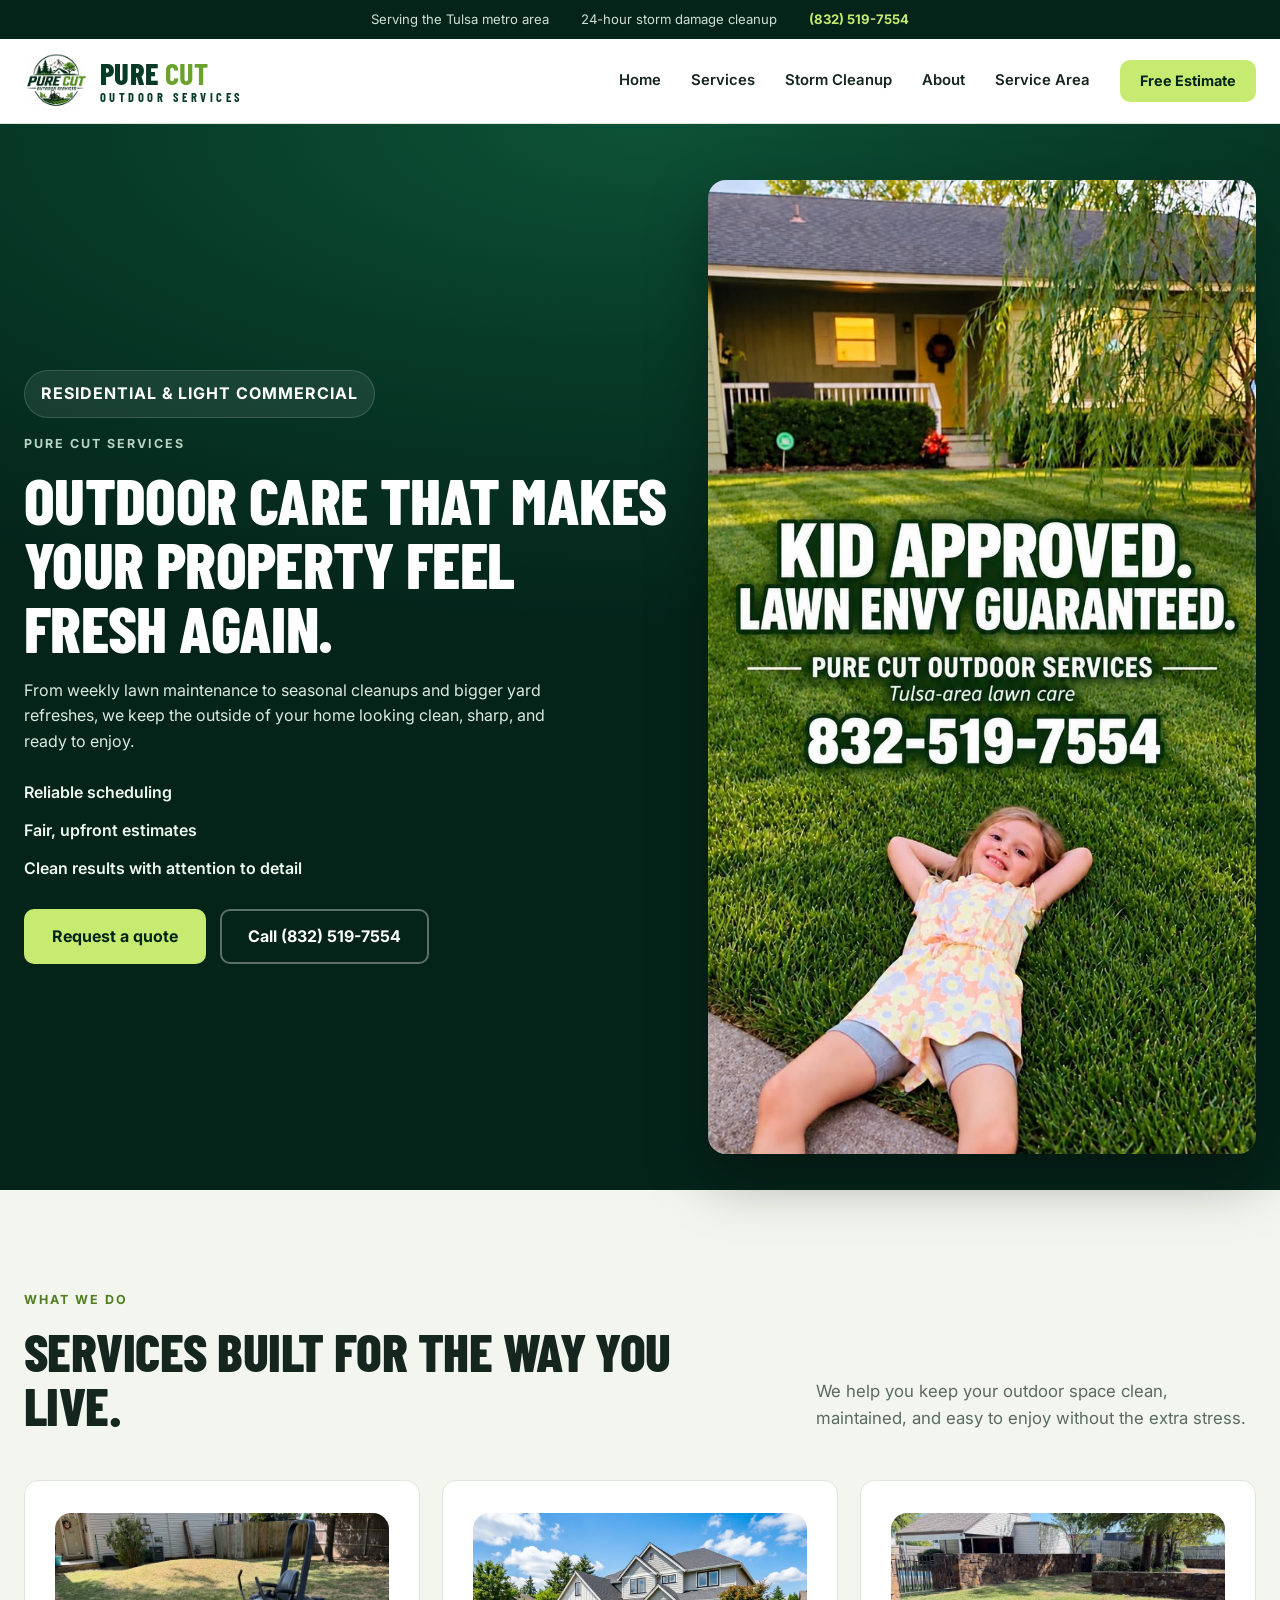
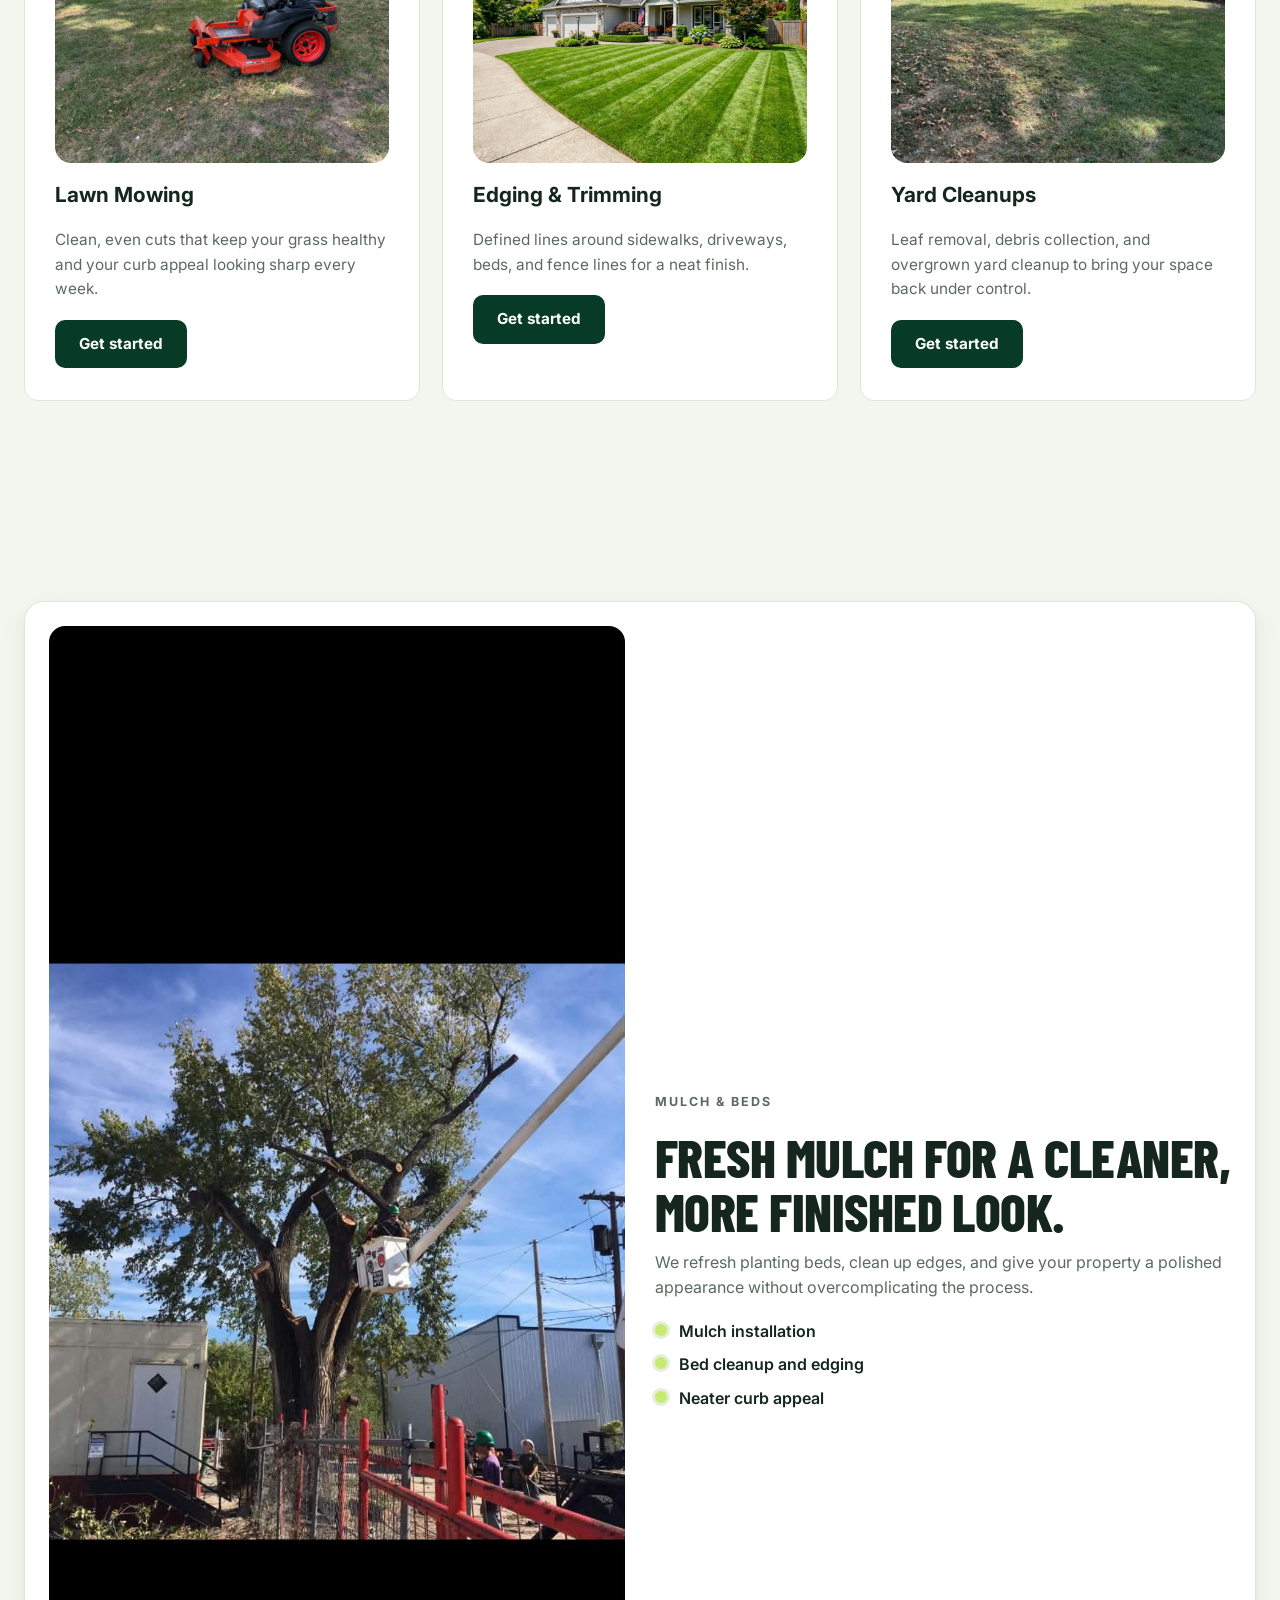
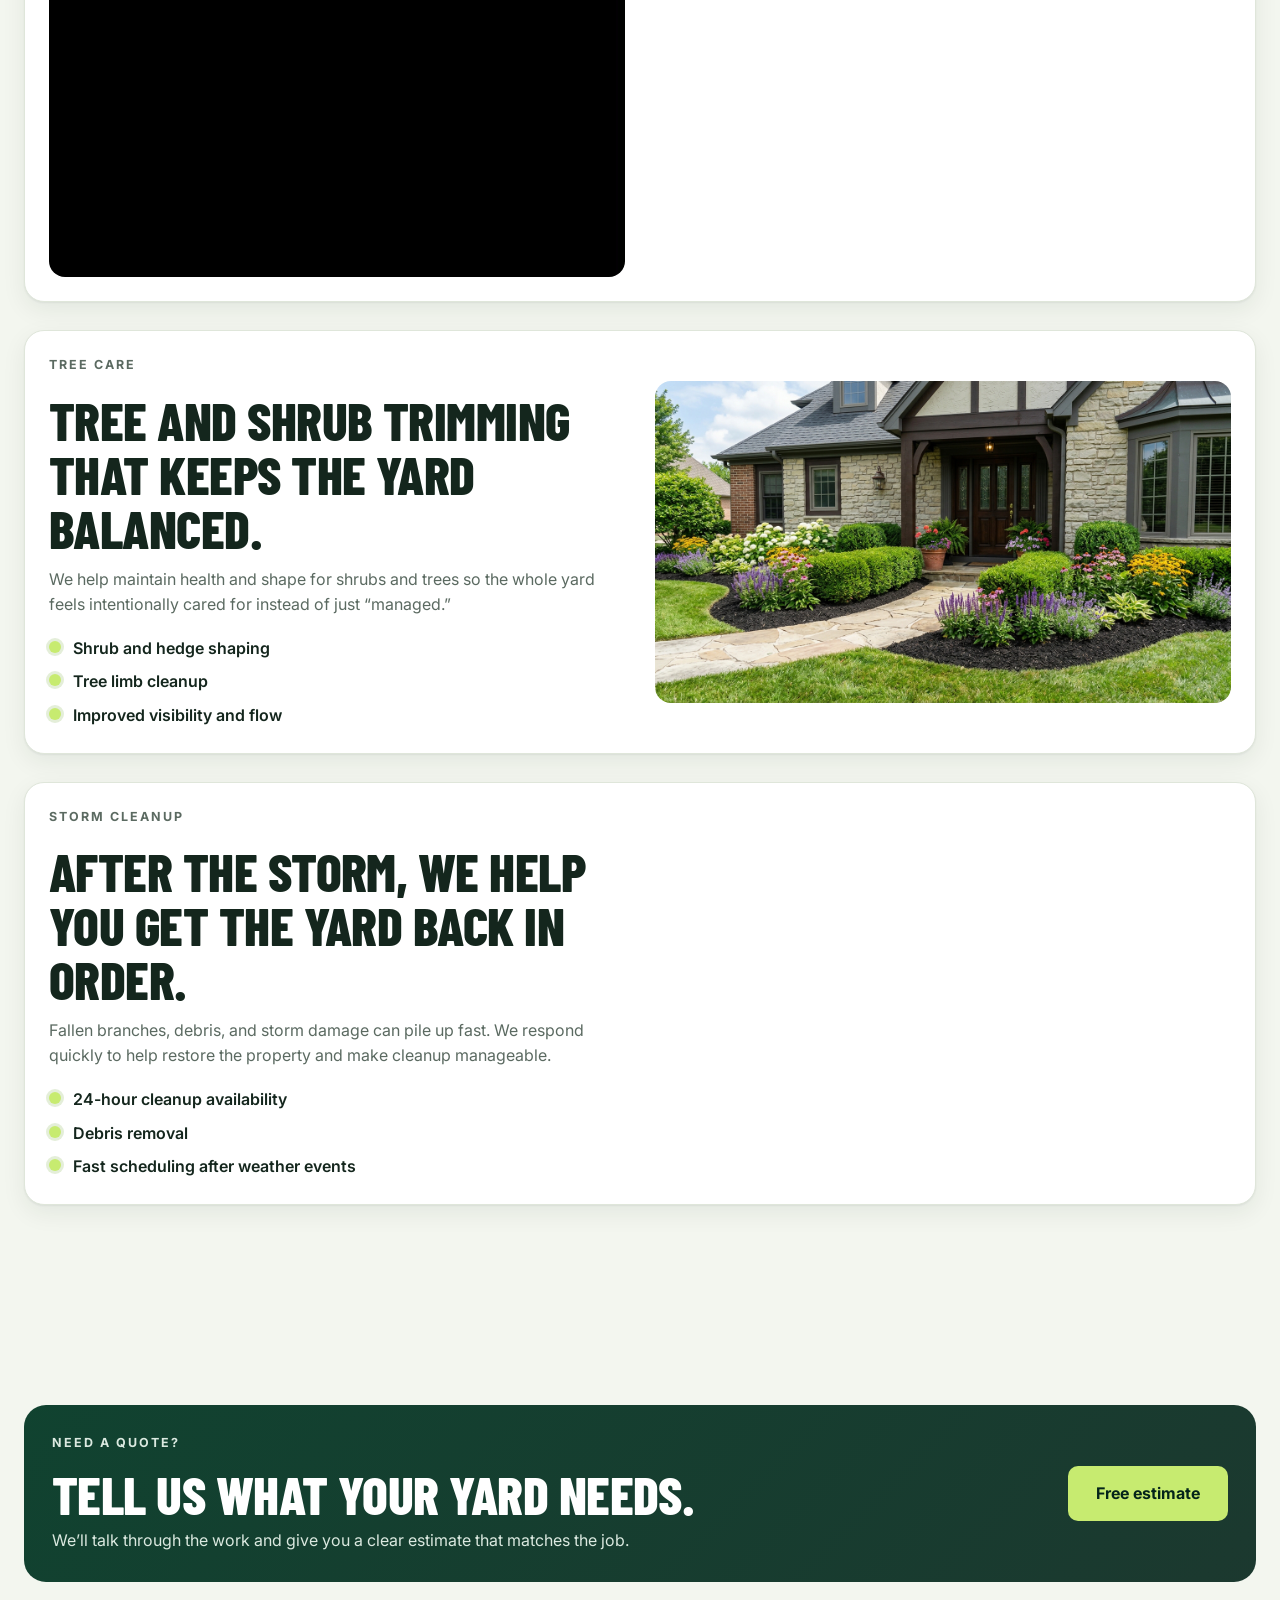
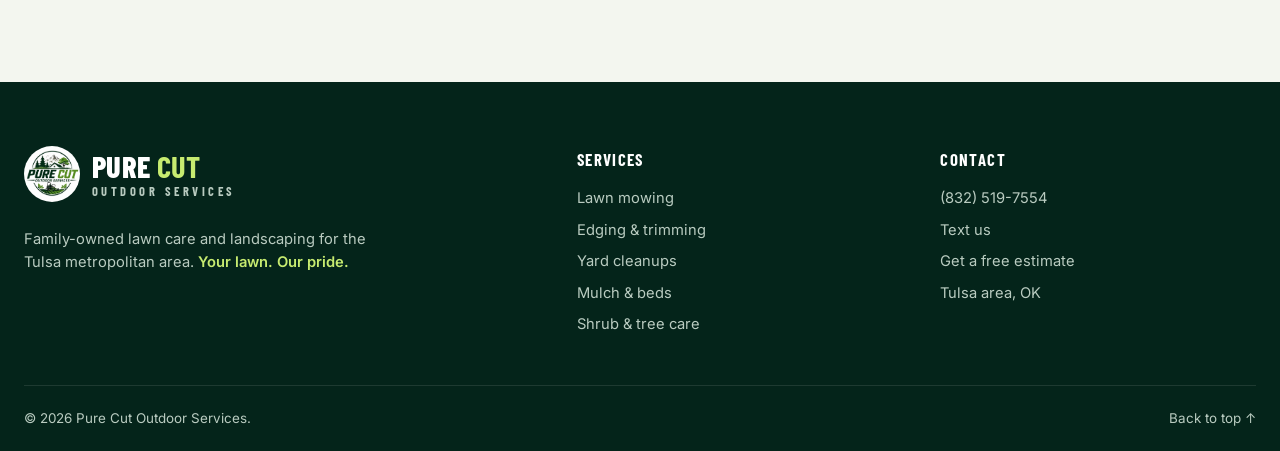
==== services.html @ 8c9cf7bc "f" ====
<!DOCTYPE html>
<html lang="en">
<head>
  <meta charset="UTF-8">
  <meta name="viewport" content="width=device-width, initial-scale=1">
  <meta name="theme-color" content="#073b28">
  <title>Services | Pure Cut Outdoor Services</title>
  <meta name="description" content="Pure Cut Outdoor Services offers mowing, edging, yard cleanups, mulch, shrub trimming, and storm cleanup for homes in the Tulsa metro area.">
  <link rel="icon" href="assets/pure-cut-logo.jpg" type="image/jpeg">
  <link rel="preconnect" href="https://fonts.googleapis.com">
  <link rel="preconnect" href="https://fonts.gstatic.com" crossorigin>
  <link href="https://fonts.googleapis.com/css2?family=Barlow+Condensed:wght@600;700;800&family=Inter:wght@400;500;600;700&display=swap" rel="stylesheet">
  <link rel="stylesheet" href="styles.css?v=20261010-services">
  <script src="script.js?v=20261010-services" defer></script>
</head>
<body>
  <div class="topbar">
    <div class="container topbar-inner">
      <span class="topbar-item">Serving the Tulsa metro area</span>
      <span class="topbar-item hide-sm">24-hour storm damage cleanup</span>
      <a class="topbar-item topbar-phone" href="tel:+18325197554">(832) 519-7554</a>
    </div>
  </div>

  <header class="header">
    <div class="container header-inner">
      <a class="brand" href="index.html" aria-label="Pure Cut Outdoor Services home">
        <img class="brand-logo" src="assets/pure-cut-logo.jpg" alt="Pure Cut Outdoor Services logo" width="64" height="64">
        <span class="brand-text">
          <span class="brand-name">PURE <b>CUT</b></span>
          <span class="brand-sub">OUTDOOR SERVICES</span>
        </span>
      </a>

      <button class="menu-toggle" type="button" aria-controls="navigation" aria-expanded="false" aria-label="Open menu">
        <span></span><span></span><span></span>
      </button>

      <nav id="navigation" aria-label="Main navigation">
        <a href="index.html">Home</a>
        <a href="services.html" aria-current="page">Services</a>
        <a href="index.html#storm">Storm Cleanup</a>
        <a href="index.html#about">About</a>
        <a href="index.html#service-area">Service Area</a>
        <a href="index.html#contact" class="btn btn-primary btn-sm">Free Estimate</a>
      </nav>
    </div>
  </header>

  <main class="services-page-main" id="main">
    <section class="page-hero">
      <div class="container page-hero-grid">
        <div class="page-hero-copy">
          <span class="page-hero-badge">Residential &amp; light commercial</span>
          <p class="eyebrow eyebrow-light">Pure Cut services</p>
          <h1>Outdoor care that makes your property feel fresh again.</h1>
          <p>From weekly lawn maintenance to seasonal cleanups and bigger yard refreshes, we keep the outside of your home looking clean, sharp, and ready to enjoy.</p>
          <ul class="page-hero-list">
            <li>Reliable scheduling</li>
            <li>Fair, upfront estimates</li>
            <li>Clean results with attention to detail</li>
          </ul>
          <div class="page-hero-actions">
            <a href="index.html#contact" class="btn btn-primary btn-lg">Request a quote</a>
            <a href="tel:+18325197554" class="btn btn-ghost btn-lg">Call (832) 519-7554</a>
          </div>
        </div>

        <div class="page-hero-visual">
          <img src="6cc2a136-cbce-4133-9de7-bebc35e74de1.jpg" alt="Healthy lawn and happy homeowner in a Tulsa yard" width="1200" height="900">
        </div>
      </div>
    </section>

    <section class="section">
      <div class="container">
        <div class="section-head">
          <div>
            <p class="eyebrow">What we do</p>
            <h2>Services built for the way you live.</h2>
          </div>
          <p class="section-lead">We help you keep your outdoor space clean, maintained, and easy to enjoy without the extra stress.</p>
        </div>

        <div class="services-grid service-page-grid">
          <article class="service-card">
            <img src="04bf4bb9-073e-4d08-bfb2-625e6ea17298.jpg" alt="Freshly cut lawn in front of a home" width="960" height="720">
            <div class="service-card-body">
              <h3>Lawn Mowing</h3>
              <p>Clean, even cuts that keep your grass healthy and your curb appeal looking sharp every week.</p>
              <a href="index.html#contact" class="btn btn-dark">Get started</a>
            </div>
          </article>

          <article class="service-card">
            <img src="assets/lawn-mowing-stripes.jpg" alt="Fresh striped lawn cut for a polished residential yard" width="960" height="720">
            <div class="service-card-body">
              <h3>Edging &amp; Trimming</h3>
              <p>Defined lines around sidewalks, driveways, beds, and fence lines for a neat finish.</p>
              <a href="index.html#contact" class="btn btn-dark">Get started</a>
            </div>
          </article>

          <article class="service-card">
            <img src="16e6a81b-4199-4fe7-ae39-52b76edeffdf.jpg" alt="Lawn cleanup and debris removal in a residential yard" width="960" height="720">
            <div class="service-card-body">
              <h3>Yard Cleanups</h3>
              <p>Leaf removal, debris collection, and overgrown yard cleanup to bring your space back under control.</p>
              <a href="index.html#contact" class="btn btn-dark">Get started</a>
            </div>
          </article>
        </div>
      </div>
    </section>

    <section class="section" aria-label="Service details">
      <div class="container service-showcase">
        <div class="showcase">
          <div class="showcase-media">
            <img src="2c12abc9-f9d5-473a-a54d-aa3a012107a4.jpg" alt="Tree trimming and upkeep on a residential property" width="1200" height="900">
          </div>
          <div class="showcase-copy">
            <p class="eyebrow">Mulch &amp; beds</p>
            <h2>Fresh mulch for a cleaner, more finished look.</h2>
            <p>We refresh planting beds, clean up edges, and give your property a polished appearance without overcomplicating the process.</p>
            <ul>
              <li>Mulch installation</li>
              <li>Bed cleanup and edging</li>
              <li>Neater curb appeal</li>
            </ul>
          </div>
        </div>

        <div class="showcase">
          <div class="showcase-copy">
            <p class="eyebrow">Tree care</p>
            <h2>Tree and shrub trimming that keeps the yard balanced.</h2>
            <p>We help maintain health and shape for shrubs and trees so the whole yard feels intentionally cared for instead of just “managed.”</p>
            <ul>
              <li>Shrub and hedge shaping</li>
              <li>Tree limb cleanup</li>
              <li>Improved visibility and flow</li>
            </ul>
          </div>
          <div class="showcase-media">
            <img src="assets/mulch-landscape-refresh.jpg" alt="Fresh mulch and landscape refresh around a residential yard" width="1200" height="900">
          </div>
        </div>

        <div class="showcase">
          <div class="showcase-copy">
            <p class="eyebrow">Storm cleanup</p>
            <h2>After the storm, we help you get the yard back in order.</h2>
            <p>Fallen branches, debris, and storm damage can pile up fast. We respond quickly to help restore the property and make cleanup manageable.</p>
            <ul>
              <li>24-hour cleanup availability</li>
              <li>Debris removal</li>
              <li>Fast scheduling after weather events</li>
            </ul>
          </div>
        </div>
      </div>
    </section>

    <section class="section">
      <div class="container">
        <div class="page-cta">
          <div>
            <p class="eyebrow eyebrow-light">Need a quote?</p>
            <h2>Tell us what your yard needs.</h2>
            <p>We’ll talk through the work and give you a clear estimate that matches the job.</p>
          </div>
          <a href="index.html#contact" class="btn btn-primary btn-lg">Free estimate</a>
        </div>
      </div>
    </section>
  </main>

  <footer class="footer">
    <div class="container footer-grid">
      <div class="footer-brand">
        <a class="brand brand-light" href="index.html">
          <img class="brand-logo" src="assets/pure-cut-logo.jpg" alt="Pure Cut Outdoor Services logo" width="56" height="56" loading="lazy">
          <span class="brand-text">
            <span class="brand-name">PURE <b>CUT</b></span>
            <span class="brand-sub">OUTDOOR SERVICES</span>
          </span>
        </a>
        <p>Family-owned lawn care and landscaping for the Tulsa metropolitan area. <em>Your lawn. Our pride.</em></p>
      </div>
      <div>
        <h4>Services</h4>
        <ul>
          <li><a href="services.html">Lawn mowing</a></li>
          <li><a href="services.html">Edging &amp; trimming</a></li>
          <li><a href="services.html">Yard cleanups</a></li>
          <li><a href="services.html">Mulch &amp; beds</a></li>
          <li><a href="services.html">Shrub &amp; tree care</a></li>
        </ul>
      </div>
      <div>
        <h4>Contact</h4>
        <ul>
          <li><a href="tel:+18325197554">(832) 519-7554</a></li>
          <li><a href="sms:+18325197554">Text us</a></li>
          <li><a href="index.html#contact">Get a free estimate</a></li>
          <li>Tulsa area, OK</li>
        </ul>
      </div>
    </div>
    <div class="container footer-bottom">
      <span>© <span id="year">2026</span> Pure Cut Outdoor Services.</span>
      <a href="#main">Back to top ↑</a>
    </div>
  </footer>

  <div class="mobile-bar" aria-label="Quick contact">
    <a href="tel:+18325197554" class="mobile-bar-call">Call</a>
    <a href="sms:+18325197554" class="mobile-bar-text">Text</a>
    <a href="index.html#contact" class="mobile-bar-quote">Free Estimate</a>
  </div>
</body>
</html>
---- styles.css ----
:root {
  --forest: #073b28;
  --deep: #04241a;
  --green: #4f7d1f;
  --leaf: #6aa22c;
  --lime: #c7eb70;
  --ink: #14261d;
  --muted: #5b6a61;
  --paper: #f3f6ef;
  --line: #dfe6da;
  --white: #fff;
  --radius: 14px;
  --shadow: 0 1px 2px rgba(4, 36, 26, .06), 0 8px 24px rgba(4, 36, 26, .07);
  --shadow-lg: 0 24px 60px rgba(0, 0, 0, .35);
  --display: "Barlow Condensed", "Arial Narrow", Arial, sans-serif;
  --body: "Inter", system-ui, -apple-system, "Segoe UI", Roboto, Arial, sans-serif;
}

*, *::before, *::after { box-sizing: border-box; }
html { scroll-behavior: smooth; scroll-padding-top: 90px; -webkit-text-size-adjust: 100%; }
body { margin: 0; font-family: var(--body); font-size: 16px; line-height: 1.6; color: var(--ink); background: var(--white); overflow-x: hidden; }
img { display: block; max-width: 100%; height: auto; }
a { color: inherit; text-decoration: none; }
button, input, textarea { font: inherit; color: inherit; }
html, body { max-width: 100%; }
h1, h2, h3, h4, p { margin: 0; }
ul, ol { margin: 0; padding: 0; list-style: none; }

h1, h2 { font-family: var(--display); font-weight: 800; line-height: 1; letter-spacing: -.01em; text-transform: uppercase; }
h2 { font-size: clamp(2.2rem, 4.2vw, 3.4rem); }
h3 { font-size: 1.15rem; font-weight: 700; line-height: 1.3; }

.container { width: min(1240px, 100% - 48px); margin-inline: auto; }

.ico { width: 1.15em; height: 1.15em; flex: none; fill: none; stroke: currentColor; stroke-width: 2; stroke-linecap: round; stroke-linejoin: round; }

.eyebrow { font-size: .78rem; font-weight: 700; letter-spacing: .16em; text-transform: uppercase; color: var(--green); margin-bottom: 14px; }
.eyebrow-light { color: #b9d3c4; }
.eyebrow-lime { color: var(--lime); }

.skip-link { position: absolute; left: 12px; top: -60px; z-index: 200; background: var(--lime); color: var(--deep); padding: 10px 14px; border-radius: 8px; font-weight: 700; }
.skip-link:focus { top: 12px; }
:focus-visible { outline: 3px solid var(--leaf); outline-offset: 3px; }

/* BUTTONS */
.btn { display: inline-flex; align-items: center; justify-content: center; gap: 10px; padding: 13px 22px; border-radius: 10px; border: 2px solid transparent; font-weight: 700; font-size: .95rem; line-height: 1.2; cursor: pointer; transition: transform .15s ease, background-color .15s ease, border-color .15s ease, box-shadow .15s ease; white-space: nowrap; }
.btn:hover { transform: translateY(-1px); }
.btn-sm { padding: 10px 18px; font-size: .9rem; }
.btn-lg { padding: 16px 26px; font-size: 1rem; }
.btn-block { width: 100%; }
.btn-primary { background: var(--lime); color: var(--deep); }
.btn-primary:hover { background: #d7f590; box-shadow: 0 8px 20px rgba(199, 235, 112, .35); }
.btn-ghost { background: transparent; color: var(--white); border-color: rgba(255, 255, 255, .35); }
.btn-ghost:hover { border-color: var(--white); background: rgba(255, 255, 255, .06); }
.btn-dark { background: var(--forest); color: var(--white); }
.btn-dark:hover { background: var(--deep); box-shadow: 0 8px 20px rgba(7, 59, 40, .25); }

/* TOPBAR */
.topbar { background: var(--deep); color: #cfe0d6; font-size: .82rem; }
.topbar-inner { display: flex; justify-content: center; gap: 32px; padding: 9px 0; flex-wrap: wrap; }
.topbar-item { display: inline-flex; align-items: center; gap: 8px; }
.topbar-item .ico { color: var(--lime); }
.topbar-phone { color: var(--lime); font-weight: 700; }

/* HEADER */
.header { position: sticky; top: 0; z-index: 100; background: rgba(255, 255, 255, .96); backdrop-filter: saturate(1.4) blur(10px); border-bottom: 1px solid var(--line); }
.header-inner { display: flex; align-items: center; justify-content: space-between; gap: 24px; min-height: 84px; }
.brand { display: inline-flex; align-items: center; gap: 12px; }
.brand-logo { width: 64px; height: 64px; border-radius: 50%; object-fit: cover; }
.brand-text { display: flex; flex-direction: column; line-height: 1; }
.brand-name { font-family: var(--display); font-weight: 800; font-size: 1.9rem; letter-spacing: .01em; color: var(--forest); }
.brand-name b { color: var(--leaf); }
.brand-sub { font-family: var(--display); font-weight: 700; font-size: .78rem; letter-spacing: .28em; color: var(--forest); margin-top: 3px; }

nav { display: flex; align-items: center; gap: 30px; }
nav > a:not(.btn) { font-weight: 600; font-size: .93rem; color: var(--ink); position: relative; padding: 6px 0; }
nav > a:not(.btn)::after { content: ""; position: absolute; left: 0; right: 0; bottom: 0; height: 2px; background: var(--leaf); transform: scaleX(0); transition: transform .2s; }
nav > a:not(.btn):hover::after { transform: scaleX(1); }

.menu-toggle { display: none; width: 46px; height: 46px; border: 1px solid var(--line); border-radius: 10px; background: var(--white); cursor: pointer; flex-direction: column; justify-content: center; align-items: center; gap: 5px; }
.menu-toggle span { width: 20px; height: 2px; background: var(--forest); border-radius: 2px; transition: transform .2s, opacity .2s; }
.menu-toggle[aria-expanded="true"] span:nth-child(1) { transform: translateY(7px) rotate(45deg); }
.menu-toggle[aria-expanded="true"] span:nth-child(2) { opacity: 0; }
.menu-toggle[aria-expanded="true"] span:nth-child(3) { transform: translateY(-7px) rotate(-45deg); }

/* HERO */
.hero { position: relative; background: radial-gradient(1200px 500px at 50% 0%, #0d5236 0%, var(--forest) 45%, var(--deep) 100%); color: var(--white); padding: 36px 0 56px; overflow: hidden; }
.hero::after { content: ""; position: absolute; inset: auto 0 0 0; height: 120px; background: linear-gradient(to bottom, transparent, rgba(0, 0, 0, .15)); pointer-events: none; }
.hero-banner { position: relative; border-radius: 18px; overflow: hidden; box-shadow: var(--shadow-lg); outline: 1px solid rgba(255, 255, 255, .12); }
.hero-banner img { width: 100%; }
.hero-bar { position: relative; z-index: 1; display: flex; align-items: center; justify-content: space-between; gap: 40px; margin-top: 40px; }
.hero h1 { font-size: clamp(2.6rem, 5vw, 4.4rem); max-width: 720px; }
.hero-checks { display: flex; flex-wrap: wrap; gap: 10px 26px; margin-top: 20px; }
.hero-checks li { display: inline-flex; align-items: center; gap: 8px; font-weight: 600; color: #dbe9e0; }
.hero-checks .ico { color: var(--lime); stroke-width: 3; }
.hero-cta { display: flex; flex-direction: column; gap: 12px; flex: none; }

/* TRUST */
.trust { background: var(--white); border-bottom: 1px solid var(--line); }
.trust-grid { display: grid; grid-template-columns: repeat(4, 1fr); }
.trust-item { display: flex; align-items: center; gap: 14px; padding: 28px 22px; }
.trust-item + .trust-item { border-left: 1px solid var(--line); }
.trust-ico { display: grid; place-items: center; width: 46px; height: 46px; border-radius: 12px; background: var(--paper); color: var(--green); flex: none; }
.trust-ico .ico { width: 22px; height: 22px; }
.trust-item strong { display: block; font-size: .98rem; }
.trust-item span { font-size: .85rem; color: var(--muted); }

/* SECTIONS */
.section { padding: 100px 0; }
.section-head { display: flex; justify-content: space-between; align-items: flex-end; gap: 48px; margin-bottom: 48px; }
.section-head-center { flex-direction: column; align-items: center; text-align: center; gap: 0; }
.section-lead { color: var(--muted); font-size: 1.05rem; max-width: 440px; }

/* SERVICES */
.services-grid { display: grid; grid-template-columns: repeat(3, 1fr); gap: 22px; }
.service-card { position: relative; background: var(--white); border: 1px solid var(--line); border-radius: var(--radius); padding: 32px 30px; transition: transform .2s, box-shadow .2s, border-color .2s; display: flex; flex-direction: column; }
.service-card:hover { transform: translateY(-4px); box-shadow: var(--shadow); border-color: #c9d8bf; }
.service-ico { display: grid; place-items: center; width: 56px; height: 56px; border-radius: 14px; background: var(--forest); color: var(--lime); margin-bottom: 22px; }
.service-ico .ico { width: 28px; height: 28px; }
.service-card h3 { font-size: 1.3rem; margin-bottom: 10px; }
.service-card p { color: var(--muted); font-size: .96rem; }
.ticks { margin-top: 18px; display: grid; gap: 8px; }
.ticks li { position: relative; padding-left: 26px; font-size: .9rem; font-weight: 500; }
.ticks li::before { content: ""; position: absolute; left: 0; top: .3em; width: 16px; height: 16px; border-radius: 50%; background: var(--paper) url("data:image/svg+xml,%3Csvg xmlns='http://www.w3.org/2000/svg' viewBox='0 0 24 24' fill='none' stroke='%234f7d1f' stroke-width='4' stroke-linecap='round' stroke-linejoin='round'%3E%3Cpolyline points='20 6 9 17 4 12'/%3E%3C/svg%3E") center / 10px no-repeat; }
.service-card-cta { background: var(--paper); border-color: transparent; }
.service-card-cta .service-ico { background: var(--lime); color: var(--forest); }
.service-card-cta .btn { margin-top: auto; align-self: flex-start; }
.service-card-cta p { margin-bottom: 24px; }

/* STORM */
.storm { position: relative; background: linear-gradient(100deg, rgba(4, 36, 26, .97) 30%, rgba(4, 36, 26, .82)), url("assets/mulch-landscape-refresh.jpg") center / cover; color: var(--white); padding: 80px 0; }
.storm-inner { display: grid; grid-template-columns: auto 1fr auto; gap: 48px; align-items: center; }
.storm-badge { width: 170px; height: 170px; display: flex; flex-direction: column; align-items: center; justify-content: center; text-align: center; background: #0b0f0d; border: 4px solid var(--leaf); clip-path: polygon(50% 0, 100% 25%, 100% 75%, 50% 100%, 0 75%, 0 25%); }
.storm-hours { font-family: var(--display); font-weight: 800; font-size: 3.6rem; line-height: .9; }
.storm-hours small { font-size: 1.4rem; margin-left: 2px; }
.storm-label { font-family: var(--display); font-weight: 700; font-size: 1rem; line-height: 1.05; text-transform: uppercase; color: var(--lime); margin-top: 4px; }
.storm-copy h2 { margin-bottom: 14px; }
.storm-copy p:not(.eyebrow) { color: #cfe0d6; max-width: 520px; }
.storm-cta { display: flex; flex-direction: column; gap: 12px; }

/* ABOUT */
.about { background: var(--paper); }
.about-grid { display: grid; grid-template-columns: 1.05fr 1fr; gap: 72px; align-items: center; }
.about-media { position: relative; }
.about-media > img { width: 100%; aspect-ratio: 4 / 3.4; object-fit: cover; border-radius: 18px; box-shadow: var(--shadow); }
.about-logo-card { position: absolute; right: -24px; bottom: -24px; background: var(--white); padding: 10px; border-radius: 50%; box-shadow: var(--shadow); }
.about-logo-card img { width: 120px; height: 120px; border-radius: 50%; }
.about-copy h2 { margin-bottom: 20px; }
.about-copy .lead { font-size: 1.2rem; font-weight: 500; line-height: 1.5; margin-bottom: 14px; }
.about-copy > p:not(.eyebrow):not(.lead) { color: var(--muted); }
.values { display: grid; grid-template-columns: 1fr 1fr; gap: 22px 28px; margin-top: 32px; padding-top: 30px; border-top: 1px solid var(--line); }
.value { display: flex; gap: 12px; }
.value .ico { width: 22px; height: 22px; color: var(--green); margin-top: 2px; }
.value strong { display: block; font-size: .98rem; }
.value span { font-size: .87rem; color: var(--muted); }

/* PROCESS */
.steps { display: grid; grid-template-columns: repeat(3, 1fr); gap: 22px; counter-reset: s; }
.step { position: relative; padding: 34px 30px; border-radius: var(--radius); background: var(--white); border: 1px solid var(--line); }
.step-num { display: block; font-family: var(--display); font-weight: 800; font-size: 3.2rem; line-height: 1; color: var(--lime); -webkit-text-stroke: 1.5px var(--green); margin-bottom: 14px; }
.step h3 { font-size: 1.3rem; margin-bottom: 8px; }
.step p { color: var(--muted); font-size: .95rem; }

/* AREA */
.area { background: var(--white); padding-top: 0; }
.area-grid { display: grid; grid-template-columns: 1fr 1fr; gap: 72px; align-items: center; }
.area-copy h2 { margin-bottom: 18px; }
.area-copy p:not(.eyebrow) { color: var(--muted); margin-bottom: 28px; max-width: 500px; }
.area-card { border-radius: 18px; overflow: hidden; border: 1px solid var(--line); box-shadow: var(--shadow); background: var(--white); }
.area-map { position: relative; height: 280px; background: var(--paper); }
.area-map iframe { display: block; width: 100%; height: 100%; border: 0; filter: saturate(0.9) contrast(1.08); }
.area-card-body { padding: 22px 26px; border-top: 1px solid var(--line); }
.area-card-body strong { display: block; }
.area-card-body span { font-size: .9rem; color: var(--muted); }

.map-banner { background: linear-gradient(135deg, rgba(7, 59, 40, .97), rgba(4, 36, 26, .9)); color: var(--white); padding: 32px 0 48px; border-top: 1px solid rgba(255,255,255,.08); }
.map-banner-inner { display: grid; grid-template-columns: .9fr 1.1fr; gap: 28px; align-items: center; }
.map-banner-copy h2 { font-size: clamp(2rem, 4vw, 3rem); margin-top: 8px; }
.map-banner-frame { border-radius: 18px; overflow: hidden; border: 1px solid rgba(255,255,255,.14); box-shadow: var(--shadow-lg); }
.map-banner-frame iframe { display: block; width: 100%; height: 240px; border: 0; filter: saturate(0.9) contrast(1.1); }

/* FAQ */
.faq { background: var(--paper); }
.faq-grid { display: grid; grid-template-columns: .8fr 1.2fr; gap: 72px; align-items: start; }
.faq-grid h2 { margin-bottom: 16px; }
.faq-list { display: grid; gap: 12px; }
.faq-item { background: var(--white); border: 1px solid var(--line); border-radius: 12px; }
.faq-item summary { list-style: none; cursor: pointer; padding: 20px 56px 20px 24px; font-weight: 700; position: relative; }
.faq-item summary::-webkit-details-marker { display: none; }
.faq-item summary::after { content: ""; position: absolute; right: 22px; top: 50%; width: 22px; height: 22px; margin-top: -11px; border-radius: 50%; background: var(--paper) url("data:image/svg+xml,%3Csvg xmlns='http://www.w3.org/2000/svg' viewBox='0 0 24 24' fill='none' stroke='%23073b28' stroke-width='3' stroke-linecap='round'%3E%3Cpath d='M12 6v12M6 12h12'/%3E%3C/svg%3E") center / 12px no-repeat; transition: transform .2s; }
.faq-item[open] summary::after { transform: rotate(45deg); }
.faq-item p { padding: 0 24px 22px; color: var(--muted); }

/* CONTACT */
.contact { background: radial-gradient(900px 400px at 0% 0%, #0d5236, transparent 60%), var(--forest); color: var(--white); padding: 100px 0; }
.contact-grid { display: grid; grid-template-columns: 1fr 1fr; gap: 72px; align-items: center; }
.contact-copy h2 { margin-bottom: 18px; }
.contact-copy > p:not(.eyebrow) { color: #cfe0d6; max-width: 480px; }
.contact-phone { display: inline-block; font-family: var(--display); font-weight: 800; font-size: clamp(2.4rem, 5vw, 3.6rem); color: var(--lime); margin: 30px 0 22px; line-height: 1; }
.contact-links { display: flex; flex-wrap: wrap; gap: 10px; }
.contact-link { display: inline-flex; align-items: center; gap: 8px; padding: 10px 16px; border-radius: 999px; border: 1px solid rgba(255, 255, 255, .22); font-weight: 600; font-size: .9rem; transition: background .15s, border-color .15s; }
.contact-link:hover { background: rgba(255, 255, 255, .08); border-color: rgba(255, 255, 255, .5); }

/* SERVICES PAGE */
.services-page-main { background: var(--paper); }
.page-hero { background: radial-gradient(1200px 500px at 50% 0%, #0d5236 0%, var(--forest) 45%, var(--deep) 100%); color: var(--white); padding: 56px 0 36px; }
.page-hero-grid { display: grid; grid-template-columns: 1.08fr .92fr; gap: 40px; align-items: center; }
.page-hero-copy h1 { font-size: clamp(2.8rem, 5vw, 4.6rem); margin-bottom: 18px; }
.page-hero-copy p:not(.eyebrow) { max-width: 560px; color: #dbe9e0; }
.page-hero-list { display: grid; gap: 12px; margin-top: 26px; }
.page-hero-list li { display: inline-flex; align-items: center; gap: 10px; font-weight: 600; color: #eef7ef; }
.page-hero-list .ico { color: var(--lime); }
.page-hero-actions { display: flex; flex-wrap: wrap; gap: 14px; margin-top: 28px; }
.page-hero-visual img { width: 100%; height: auto; border-radius: 18px; box-shadow: var(--shadow-lg); }
.page-hero-badge { display: inline-flex; align-items: center; gap: 10px; background: rgba(255, 255, 255, .08); padding: 10px 16px; border-radius: 999px; border: 1px solid rgba(255, 255, 255, .15); font-weight: 700; letter-spacing: .06em; text-transform: uppercase; margin-bottom: 16px; }
.service-page-grid { display: grid; grid-template-columns: repeat(3, minmax(0, 1fr)); gap: 22px; }
.service-card img { display: block; width: 100%; aspect-ratio: 4 / 3; object-fit: cover; border-radius: 16px; margin-bottom: 18px; }
.service-card-body { display: flex; flex-direction: column; gap: 10px; }
.service-card-body p { color: var(--muted); }
.service-card-body .btn { margin-top: 8px; align-self: flex-start; }
.service-showcase { display: grid; gap: 28px; }
.showcase { display: grid; grid-template-columns: 1fr 1fr; gap: 30px; align-items: center; background: var(--white); border: 1px solid var(--line); border-radius: 20px; padding: 24px; box-shadow: var(--shadow); }
.showcase.reverse { grid-template-columns: 1fr 1fr; }
.showcase-media img { width: 100%; height: 100%; min-height: 280px; object-fit: cover; border-radius: 16px; }
.showcase-copy h2 { margin-bottom: 12px; }
.showcase-copy p { color: var(--muted); margin-bottom: 18px; }
.showcase-copy ul { display: grid; gap: 8px; }
.showcase-copy li { position: relative; padding-left: 24px; font-weight: 600; }
.showcase-copy li::before { content: ""; position: absolute; left: 0; top: .32em; width: 12px; height: 12px; border-radius: 50%; background: var(--lime); box-shadow: 0 0 0 3px rgba(106, 162, 44, .18); }
.page-cta { background: linear-gradient(135deg, rgba(7, 59, 40, .96), rgba(4, 36, 26, .9)); color: var(--white); border-radius: 22px; padding: 28px; display: grid; grid-template-columns: 1.2fr auto; gap: 20px; align-items: center; }
.page-cta h2 { margin-bottom: 8px; }
.page-cta p { color: #dbe9e0; }

.form-card { background: var(--white); color: var(--ink); border-radius: 18px; padding: 36px; box-shadow: var(--shadow-lg); }
.form-card h3 { font-family: var(--display); font-weight: 800; font-size: 1.9rem; text-transform: uppercase; line-height: 1; }
.form-sub { color: var(--muted); font-size: .92rem; margin: 6px 0 24px; }
.estimate-form { display: grid; gap: 16px; }
.field-row { display: grid; grid-template-columns: 1fr 1fr; gap: 14px; }
.field { display: grid; gap: 6px; border: 0; padding: 0; margin: 0; min-width: 0; }
.field > span, .field legend { font-size: .82rem; font-weight: 700; color: var(--forest); padding: 0; margin-bottom: 6px; }
.field em { font-weight: 400; color: var(--muted); font-style: normal; }
.field input, .field textarea { width: 100%; padding: 12px 14px; border: 1px solid #cfd9ca; border-radius: 10px; background: #fbfcfa; transition: border-color .15s, box-shadow .15s; }
.field textarea { resize: vertical; }
.field input:focus, .field textarea:focus { outline: none; border-color: var(--leaf); box-shadow: 0 0 0 4px rgba(106, 162, 44, .18); background: var(--white); }
.chips { display: flex; flex-wrap: wrap; gap: 8px; }
.chip { position: relative; display: inline-flex; }
.chip input { position: absolute; inset: 0; width: 100%; height: 100%; opacity: 0; pointer-events: none; margin: 0; }
.chip span { display: inline-block; padding: 8px 14px; border-radius: 999px; border: 1px solid #cfd9ca; font-size: .86rem; font-weight: 600; cursor: pointer; transition: all .15s; user-select: none; }
.chip span:hover { border-color: var(--leaf); }
.chip input:checked + span { background: var(--forest); border-color: var(--forest); color: var(--white); }
.chip input:focus-visible + span { outline: 3px solid var(--leaf); outline-offset: 2px; }
.form-error { color: #b42318; font-size: .88rem; font-weight: 600; }
.form-note { font-size: .88rem; color: var(--muted); background: var(--paper); padding: 12px 14px; border-radius: 10px; }
.form-note a { color: var(--forest); font-weight: 700; text-decoration: underline; }

/* FOOTER */
.footer { background: var(--deep); color: #b9cbc0; padding: 64px 0 0; }
.footer-grid { display: grid; grid-template-columns: 1.6fr 1fr 1fr; gap: 48px; padding-bottom: 48px; }
.brand-light .brand-name { color: var(--white); }
.brand-light .brand-name b { color: var(--lime); }
.brand-light .brand-sub { color: #b9cbc0; }
.footer .brand-logo { width: 56px; height: 56px; }
.footer-brand p { margin-top: 18px; max-width: 360px; font-size: .92rem; }
.footer-brand em { color: var(--lime); font-style: normal; font-weight: 600; }
.footer h4 { font-family: var(--display); text-transform: uppercase; letter-spacing: .08em; color: var(--white); font-size: 1.05rem; margin-bottom: 14px; }
.footer ul { display: grid; gap: 8px; font-size: .92rem; }
.footer ul a:hover { color: var(--lime); }
.footer-bottom { display: flex; justify-content: space-between; gap: 16px; padding: 22px 0; border-top: 1px solid rgba(255, 255, 255, .1); font-size: .84rem; }
.footer-bottom a:hover { color: var(--lime); }

/* MOBILE BAR */
.mobile-bar { display: none; }

/* RESPONSIVE */
@media (max-width: 1080px) {
  nav { gap: 22px; }
  .services-grid { grid-template-columns: repeat(2, 1fr); }
  .storm-inner { grid-template-columns: auto 1fr; }
  .storm-cta { grid-column: 1 / -1; flex-direction: row; flex-wrap: wrap; }
  .about-grid, .contact-grid, .area-grid, .faq-grid { gap: 48px; }
}

@media (max-width: 900px) {
  .menu-toggle { display: flex; }
  .js-ready nav { display: none; }
  nav { position: absolute; left: 0; right: 0; top: 100%; flex-direction: column; align-items: stretch; gap: 0; padding: 8px 24px 20px; background: var(--white); border-bottom: 1px solid var(--line); box-shadow: 0 16px 30px rgba(4, 36, 26, .08); }
  .js-ready nav.is-open { display: flex; }
  nav > a:not(.btn) { padding: 14px 0; border-bottom: 1px solid var(--line); }
  nav > a:not(.btn)::after { display: none; }
  nav .btn { margin-top: 16px; }
  .header { position: sticky; }
  .header-inner { position: static; }

  .hero-bar { flex-direction: column; align-items: flex-start; gap: 28px; }
  .hero-cta { flex-direction: row; flex-wrap: wrap; }
  .trust-grid { grid-template-columns: repeat(2, 1fr); }
  .trust-item:nth-child(3) { border-left: 0; }
  .trust-item:nth-child(n+3) { border-top: 1px solid var(--line); }
  .section-head { flex-direction: column; align-items: flex-start; gap: 14px; }
  .section-head-center { align-items: center; }
  .about-grid, .contact-grid, .area-grid, .faq-grid, .map-banner-inner { grid-template-columns: 1fr; }
  .about-logo-card { right: 16px; bottom: -28px; }
  .steps { grid-template-columns: 1fr; }
  .area { padding-top: 0; }
  .map-banner { padding-top: 20px; }
}

@media (max-width: 640px) {
  body { padding-bottom: 68px; }
  .container { width: calc(100% - 32px); }
  .hide-sm { display: none !important; }
  .topbar-inner { gap: 18px; font-size: .78rem; }
  .header-inner { min-height: 72px; }
  .brand-logo { width: 50px; height: 50px; }
  .brand-name { font-size: 1.55rem; }
  .brand-sub { font-size: .66rem; letter-spacing: .22em; }

  .hero { padding: 16px 0 44px; }
  .hero-banner { border-radius: 12px; }
  .hero-bar { margin-top: 28px; }
  .hero-cta { flex-direction: column; width: 100%; }
  .hero-cta .btn { width: 100%; }

  .trust-item { padding: 20px 12px; gap: 10px; flex-direction: column; align-items: flex-start; }
  .section { padding: 68px 0; }
  .services-grid { grid-template-columns: 1fr; }
  .service-card { padding: 26px 22px; }

  .storm { padding: 60px 0; }
  .storm-inner { grid-template-columns: 1fr; gap: 28px; }
  .storm-badge { width: 130px; height: 130px; }
  .storm-hours { font-size: 2.7rem; }
  .storm-cta { flex-direction: column; }
  .storm-cta .btn { width: 100%; }

  .values { grid-template-columns: 1fr; }
  .about-logo-card img { width: 84px; height: 84px; }
  .area-map { height: 220px; }
  .contact { padding: 68px 0; }
  .form-card { padding: 26px 20px; }
  .field-row { grid-template-columns: 1fr; }
  .footer-grid { grid-template-columns: 1fr 1fr; gap: 32px; }
  .footer-brand { grid-column: 1 / -1; }
  .footer-bottom { flex-direction: column; }

  .mobile-bar { position: fixed; left: 0; right: 0; bottom: 0; z-index: 150; display: grid; grid-template-columns: 1fr 1fr 1.4fr; gap: 8px; padding: 10px 12px calc(10px + env(safe-area-inset-bottom)); background: var(--deep); box-shadow: 0 -8px 24px rgba(0, 0, 0, .2); }
  .mobile-bar a { display: inline-flex; align-items: center; justify-content: center; gap: 6px; padding: 12px 8px; border-radius: 10px; font-weight: 700; font-size: .92rem; }
  .mobile-bar-call, .mobile-bar-text { background: rgba(255, 255, 255, .08); color: var(--white); border: 1px solid rgba(255, 255, 255, .18); }
  .mobile-bar-quote { background: var(--lime); color: var(--deep); }
}

@media (prefers-reduced-motion: reduce) {
  html { scroll-behavior: auto; }
  *, *::before, *::after { transition: none !important; }
}
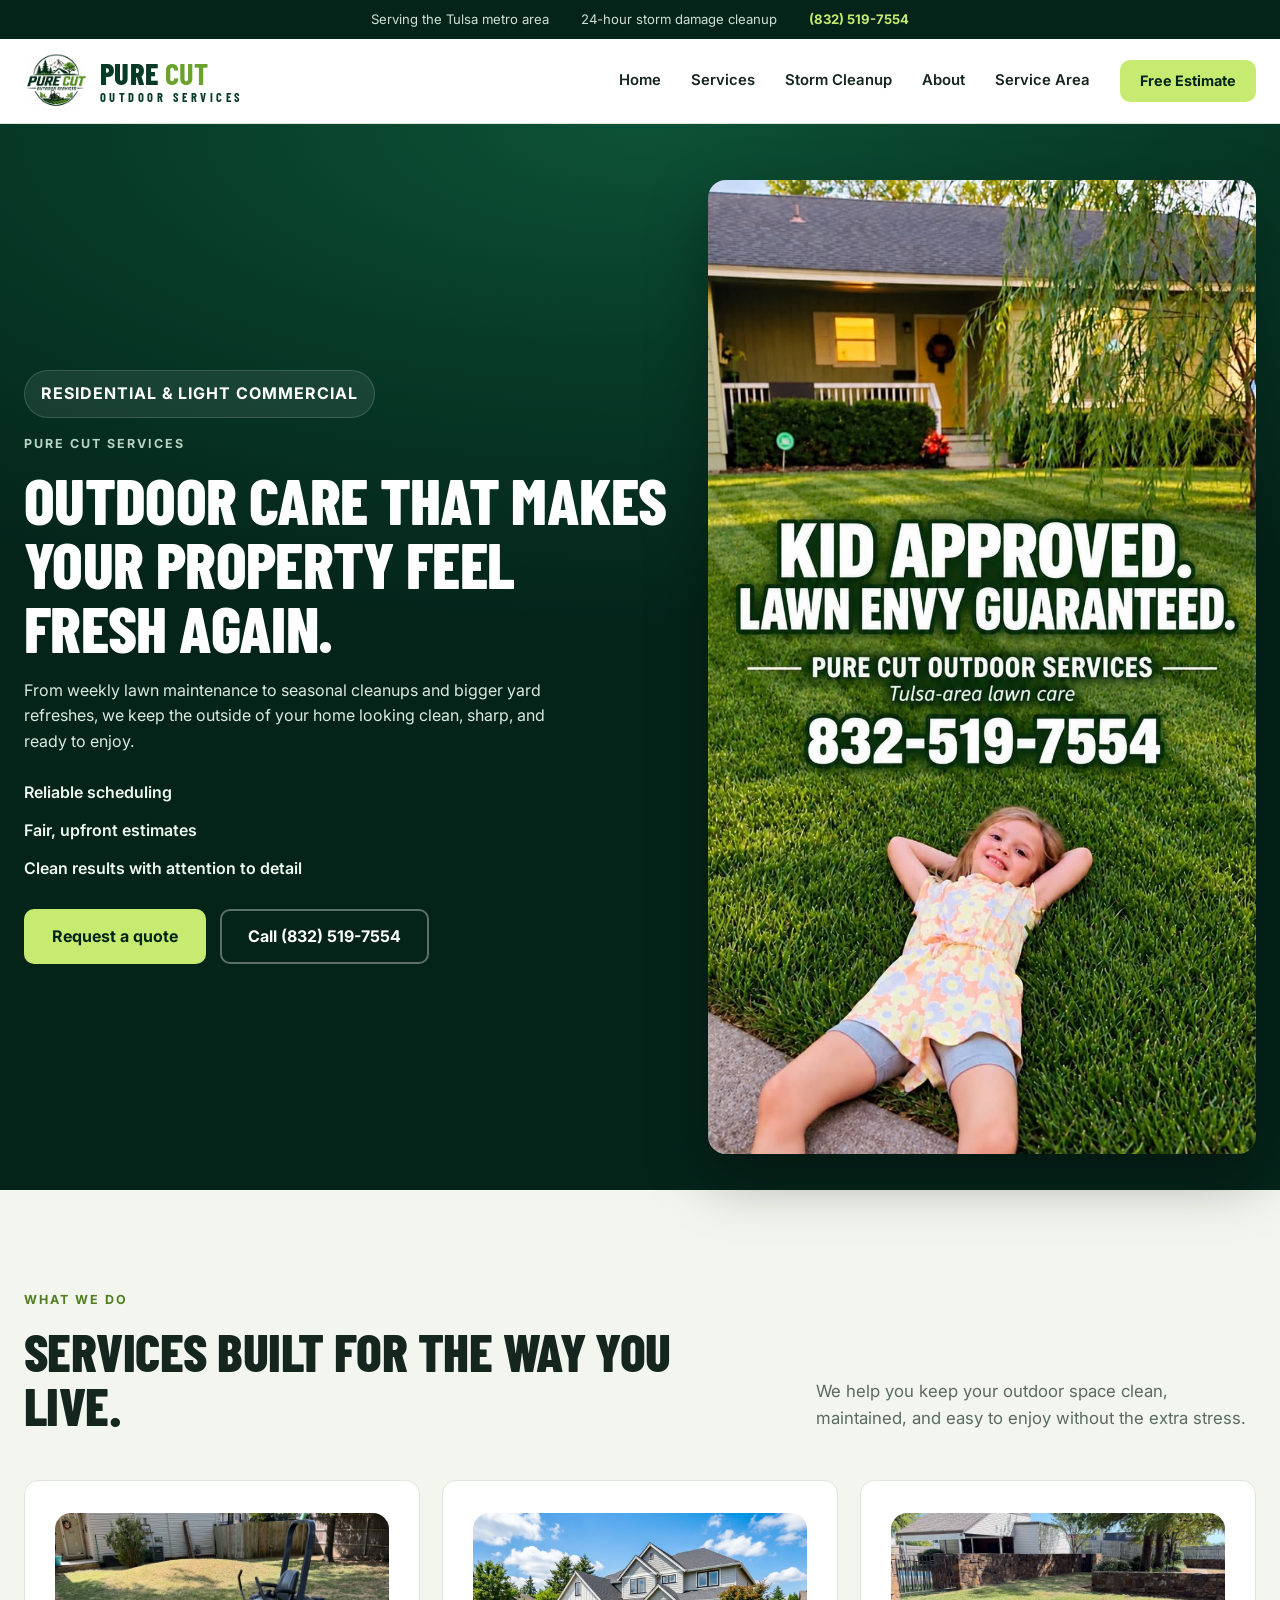
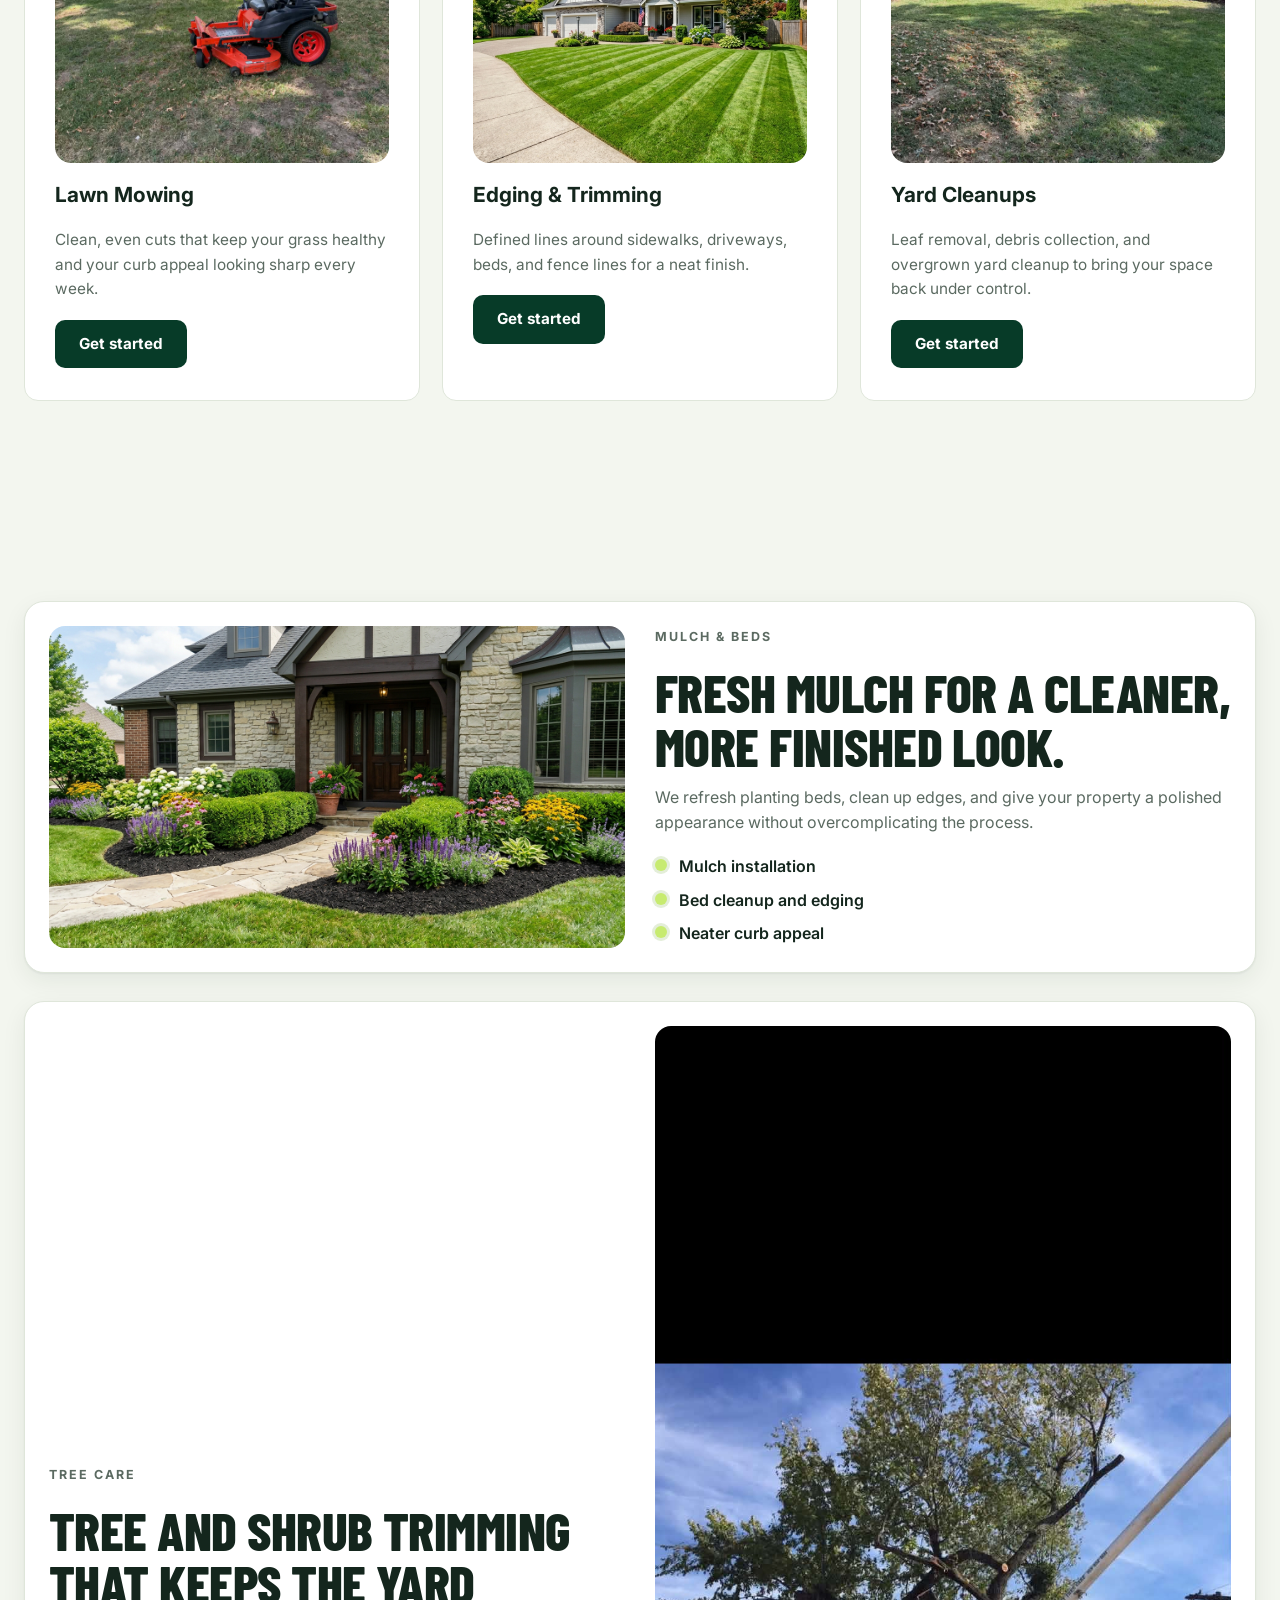
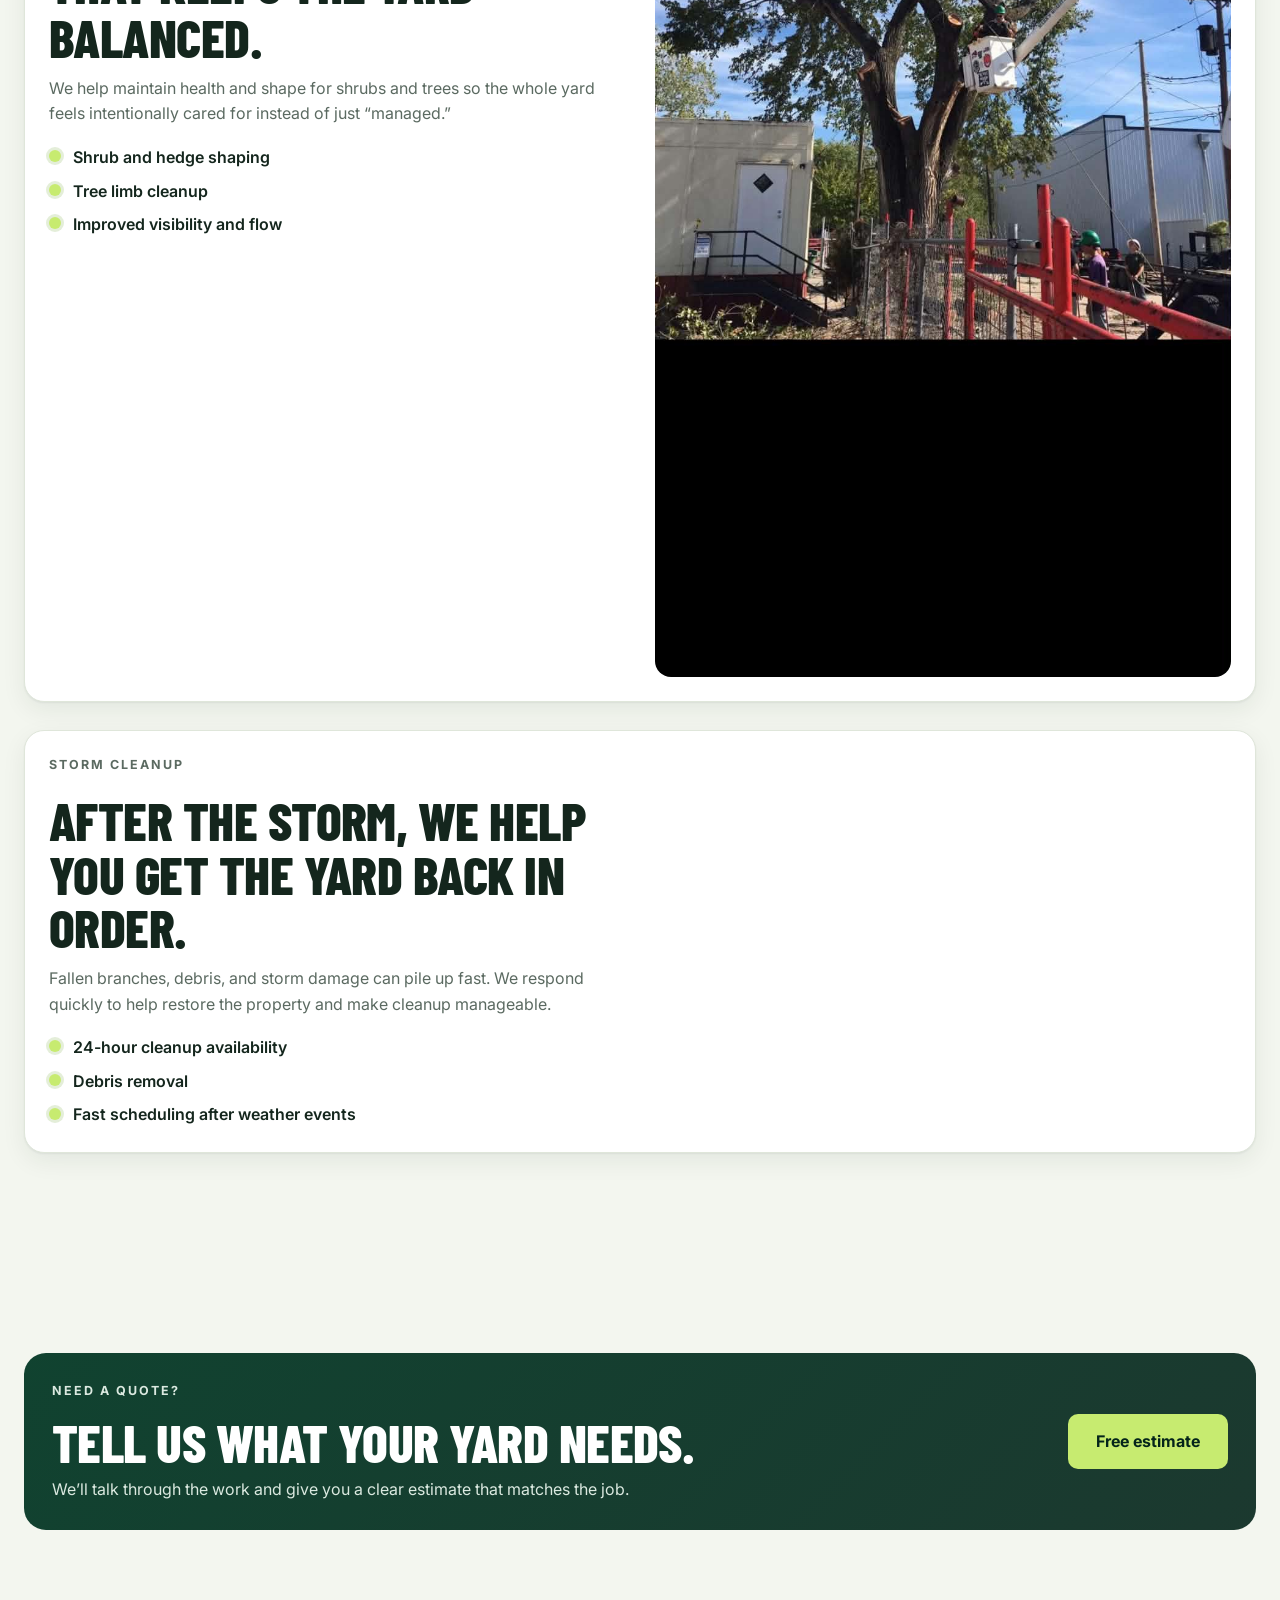
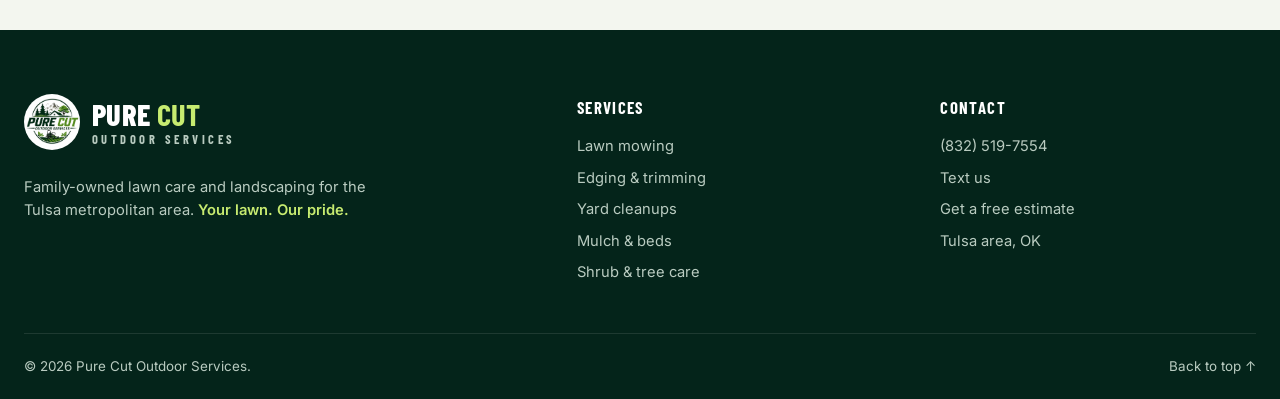
==== commit 0250fed2: "f" ====
--- a/services.html
+++ b/services.html
@@ -117,7 +117,7 @@
       <div class="container service-showcase">
         <div class="showcase">
           <div class="showcase-media">
-            <img src="2c12abc9-f9d5-473a-a54d-aa3a012107a4.jpg" alt="Tree trimming and upkeep on a residential property" width="1200" height="900">
+            <img src="assets/mulch-landscape-refresh.jpg" alt="Fresh mulch and landscape refresh around a residential yard" width="1200" height="900">
           </div>
           <div class="showcase-copy">
             <p class="eyebrow">Mulch &amp; beds</p>
@@ -143,7 +143,7 @@
             </ul>
           </div>
           <div class="showcase-media">
-            <img src="assets/mulch-landscape-refresh.jpg" alt="Fresh mulch and landscape refresh around a residential yard" width="1200" height="900">
+            <img src="2c12abc9-f9d5-473a-a54d-aa3a012107a4.jpg" alt="Tree trimming and upkeep on a residential property" width="1200" height="900">
           </div>
         </div>
 
